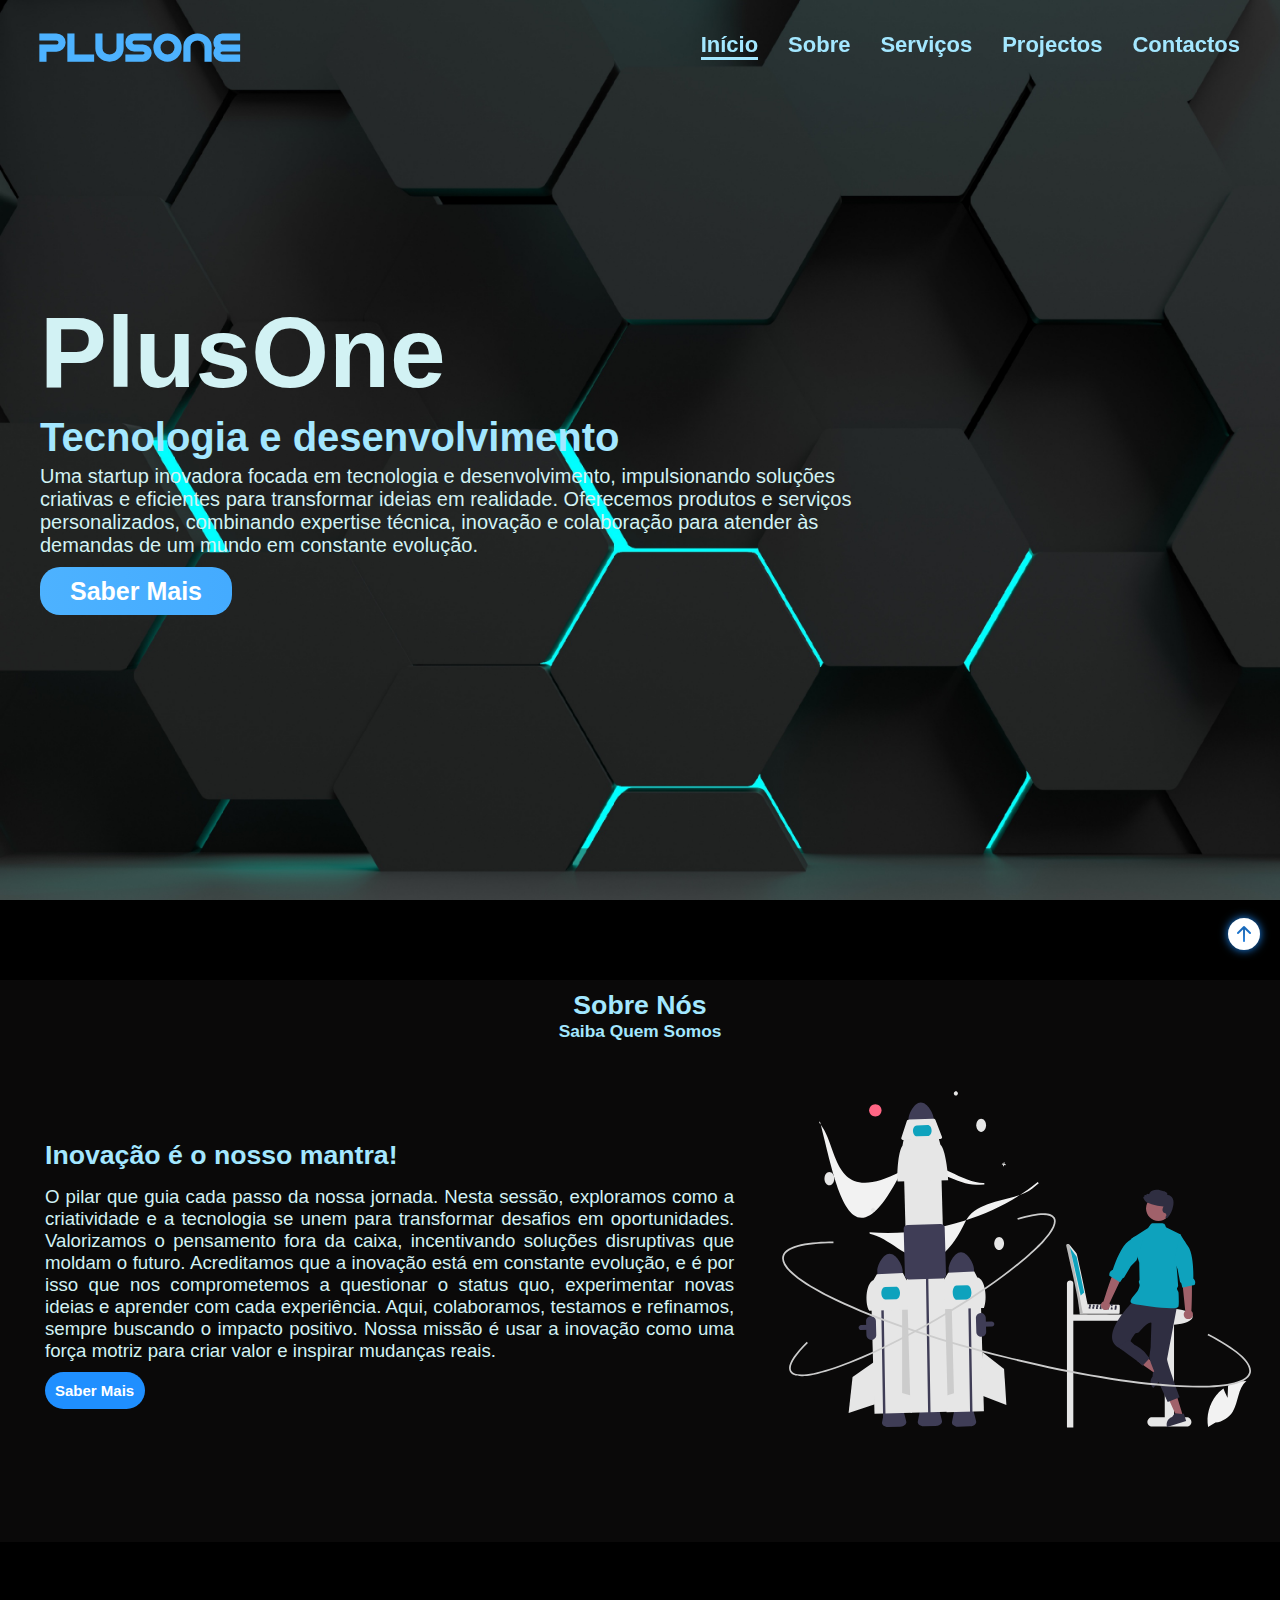
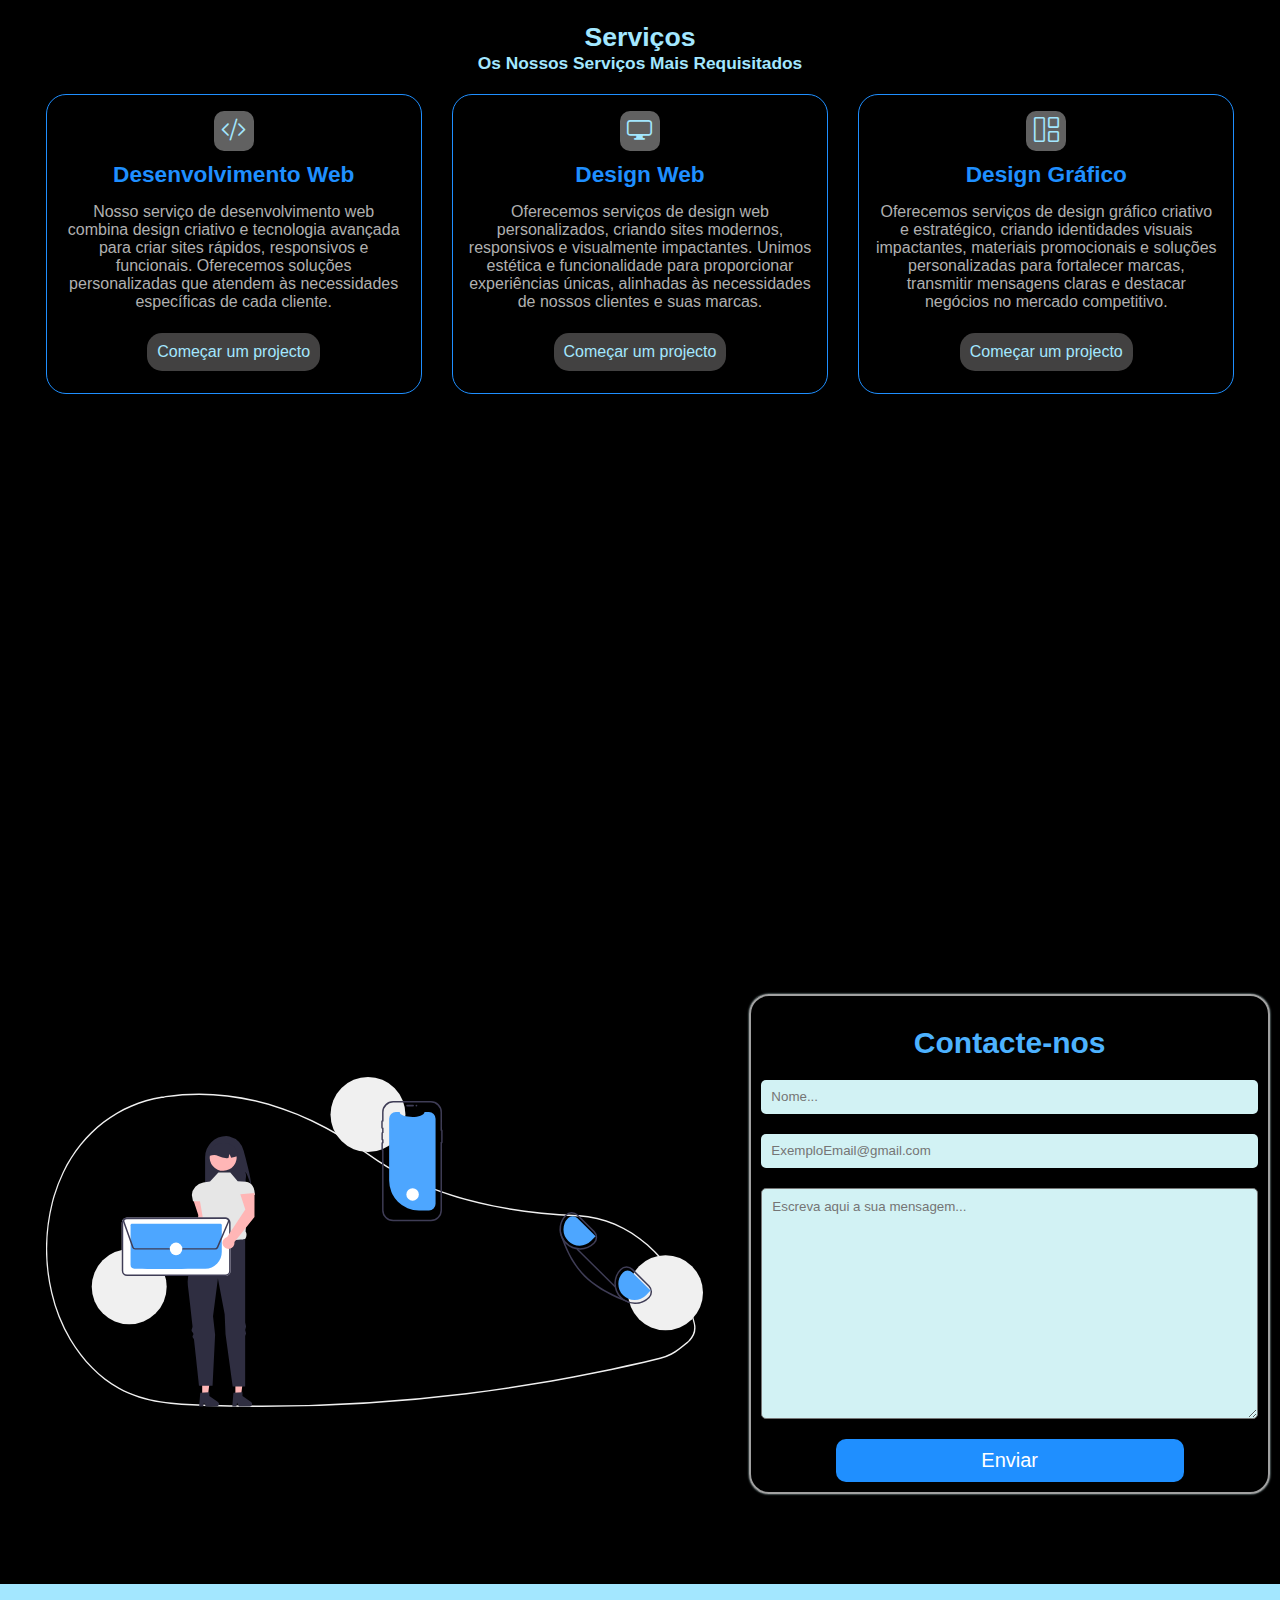
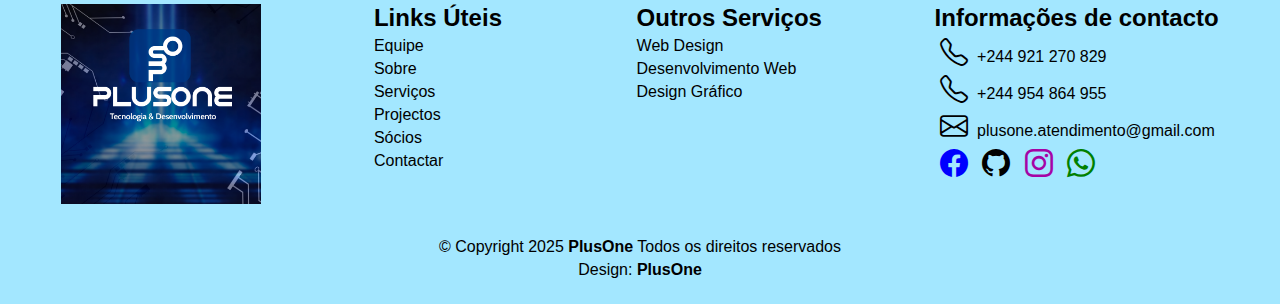
==== index.html @ 09c004a2 "Add files via upload" ====
<!DOCTYPE html>
<html lang="pt-pt">
<head>
    <meta charset="UTF-8">
    <meta name="viewport" content="width=device-width, initial-scale=1.0">
    <title>PlusOne | Início</title>
    <link rel="stylesheet" href="./estilos/index.css">
    <link rel="stylesheet" href="./estilos/footer.css">
    <link rel="stylesheet" href="./estilos/bootstrap-icons.css">
    <link rel="stylesheet" href="./estilos/animacoes.css">
</head>
<body>
    <a href="#top" id="btnSubir"><i class="bi bi-arrow-up-circle-fill"></i></a>
    <header>
        <div class="logo">
             <a href="">PLUSONE</a>
        </div>
        <nav>
            <ul>
                <li><a href="#top" class="ativo">Início</a></li>
                <li><a href="sobrenos.html">Sobre</a></li>
                <li><a href="#servicos">Serviços</a></li>
                <li><a href="#projectos">Projectos</a></li>
                <li><a href="#contacto">Contactos</a></li>
            </ul>
            <button class="hamburguer">
                <span></span>
                <span></span>
                <span></span>
            </button>
        </nav>
    </header>
    <main>
        <section id="top">
            <div class="texto">
                <h1>PlusOne</h1>
                <h2>Tecnologia e desenvolvimento</h2>
                <p>
                    Uma startup inovadora focada em tecnologia e desenvolvimento, impulsionando soluções criativas e eficientes para transformar ideias em realidade. Oferecemos produtos e serviços personalizados, combinando expertise técnica, inovação e colaboração para atender às demandas de um mundo em constante evolução.
                </p>
                <a href="#section">Saber Mais</a>
            </div>
        </section>
        <section id="sobreNos">
            <div class="titulo">
                <h2>Sobre Nós</h2>
                <h3>Saiba Quem Somos</h3>
            </div>
            <div class="content">
               
               <div class="con-card">
                <h4>Inovação é o nosso mantra!</h4>
                <p>
                    O pilar que guia cada passo da nossa jornada. Nesta sessão, exploramos como a criatividade e a tecnologia se unem para transformar desafios em oportunidades. Valorizamos o pensamento fora da caixa, incentivando soluções disruptivas que moldam o futuro. Acreditamos que a inovação está em constante evolução, e é por isso que nos comprometemos a questionar o status quo, experimentar novas ideias e aprender com cada experiência. Aqui, colaboramos, testamos e refinamos, sempre buscando o impacto positivo. Nossa missão é usar a inovação como uma força motriz para criar valor e inspirar mudanças reais.
                </p>                
                <a href="./sobrenos.html">Saber Mais</a>
               </div>
               <div class="imge-ilust">
                <img src="imgs/svg/hero-carousel-3.svg" alt="">
            </div>
            </div>
            
        </section>
        <section id="servicos">
            <div class="titulo">
                <h2>Serviços</h2>
            <h3>Os Nossos Serviços Mais Requisitados</h3>
            </div>
            <div class="container">
                <div class="card">
                    <span><i class="bi-code-slash"></i></span>
                    <h4>Desenvolvimento Web</h4>
                    <p>
                        Nosso serviço de desenvolvimento web combina design criativo e tecnologia avançada para criar sites rápidos, responsivos e funcionais. Oferecemos soluções personalizadas que atendem às necessidades específicas de cada cliente.
                    </p>
                    <a href="#">Começar um projecto</a>
                </div>
                <div class="card">
                    <span><i class="bi-display"></i></span>
                    <h4>Design Web</h4>
                    <p>
                        Oferecemos serviços de design web personalizados, criando sites modernos, responsivos e visualmente impactantes. Unimos estética e funcionalidade para proporcionar experiências únicas, alinhadas às necessidades de nossos clientes e suas marcas.
                    </p>
                    <a href="#">Começar um projecto</a>
                </div>
                <div class="card">
                    <span><i class="bi-grid-1x2"></i></span>
                    <h4>Design Gráfico</h4>
                    <p>
                        Oferecemos serviços de design gráfico criativo e estratégico, criando identidades visuais impactantes, materiais promocionais e soluções personalizadas para fortalecer marcas, transmitir mensagens claras e destacar negócios no mercado competitivo.
                    </p>
                    <a href="#">Começar um projecto</a>
                </div>
            </div>
        </section>
  <section id="projectos" class="container">
    <div class="reveal">
      <img src="./imgs/several/PlusOne_Logo.png" alt="">
      <h2>AECME</h2>
      <span>Lorem ipsum dolor sit amet, consectetur adipisicing elit. Ipsum corporis totam explicabo quas aspernatur distinctio consequuntur, 
        exercitationem modi numquam asperiores odio. Quam do
        lore explicabo eaque. Libero cumque molestiae blanditiis sint!</span>
        <a href="#">Saber Mais</a>
    </div>
    <div class="reveal">
      <img src="./imgs/several/PlusOne_Logo.png" alt="">
      <h2>AgroLink</h2>
      <span>Lorem ipsum dolor sit amet, consectetur adipisicing elit. Ipsum corporis totam explicabo quas aspernatur distinctio consequuntur, 
        exercitationem modi numquam asperiores odio. Quam do
        lore explicabo eaque. Libero cumque molestiae blanditiis sint!</span>
        <a href="#">Saber Mais</a>
    </div>
    <div class="reveal">
      <img src="./imgs/several/PlusOne_Logo.png" alt="">
      <h2>FD-Design</h2>
      <span>Lorem ipsum dolor sit amet, consectetur adipisicing elit. Ipsum corporis totam explicabo quas aspernatur distinctio consequuntur, 
        exercitationem modi numquam asperiores odio. Quam do
        lore explicabo eaque. Libero cumque molestiae blanditiis sint!</span>
        <a href="#">Saber Mais</a>

    </div>
    <div class="reveal">
      <img src="./imgs/several/PlusOne_Logo.png" alt="">
      <h2>Poupa Mais</h2>
      <span>Lorem ipsum dolor sit amet, consectetur adipisicing elit. Ipsum corporis totam explicabo quas aspernatur distinctio consequuntur, 
        exercitationem modi numquam asperiores odio. Quam do
        lore explicabo eaque. Libero cumque molestiae blanditiis sint!</span>
        <a href="#">Saber Mais</a>

 
    </div>
  </section>

    </section>
    <section id="Contacte-nos">
        <div class="imagem">
            <img src="imgs/svg/undraw_contact-us_kcoa (1).svg" alt="">
        </div>
        <form action="">
            <h1>Contacte-nos</h1>
            <input type="text" name="" id="" placeholder="Nome...">
            <input type="email" name="" id="" placeholder="ExemploEmail@gmail.com">
            <textarea name="" id="" placeholder="Escreva aqui a sua mensagem..."></textarea>
            <button type="submit">Enviar</button>
        </form>
    </section>
</main>
<footer>
    <section class="cima">
        <div class="logo">
            <a href="#top"><img src="./imgs/several/PlusOne_Logo.png" alt="Logo da PlusOne" width="200px"></a>
        </div>
        
        <div class="linksUteis">
            <h2>Links Úteis</h2>
            <p><a href="./sobrenos.html#equipe">Equipe</a></p>
            <p><a href="./sobrenos.html#introducao">Sobre</a></p>
            <p><a href="./index.html#servicos">Serviços</a></p>
            <p><a href="./index.html#projectos">Projectos</a></p>
            <p><a href="./sobrenos.html#socios">Sócios</a></p>
            <p><a href="./index.html#Contacte-nos">Contactar</a></p>
        </div>
        <div class="outrosServicox">
            <h2>Outros Serviços</h2>
            <p>Web Design</p>
            <p>Desenvolvimento Web</p>
            <p>Design Gráfico</p>
        </div>
        <div class="infoContactos">
            <h2>Informações de contacto </h2>
            <p><a href="tel:+244 921 270 829"><i class="bi bi-telephone"></i> +244 921 270 829</a></p>
            <p><a href="tel:+244 954 864 955"><i class="bi bi-telephone"></i> +244 954 864 955</a></p>
            <p><a href="mailto:plusone.atendimento@gmail.com"><i class="bi bi-envelope"></i> plusone.atendimento@gmail.com</a></p>
            <p class="social">
                <a target="_blank" href=""><i class="bi bi-facebook"></i></a>
                <a target="_blank" href=""><i class="bi bi-github"></i></a>
                <a target="_blank" href=""><i class="bi bi-instagram"></i></a>
                <a target="_blank" href=""><i class="bi bi-whatsapp"></i></a>
            </p>
        </div>
    </section>
    <section class="baixo">
        <p>&copy; Copyright 2025 <strong>PlusOne</strong> Todos os direitos reservados</p>
        <p>Design: <strong>PlusOne</strong> </p>
    </section>
</footer>
    <script src="./js/header.js"></script>
    <script src="./js/review.js"></script>
</body>
</html>
---- estilos/index.css ----
*{
    margin: 0px;
    padding: 0px;
    font-family: Arial, Helvetica, sans-serif;
    box-sizing: border-box;
    scroll-behavior: smooth;
    text-decoration: none;
    list-style: none;
    outline: none;
}

@font-face {
    font-family: idroid;
    src: url("../fonts/idroid.otf") format("opentype");
}
:root {
    --color-1: #b0b0b0;
    --color-2: #a1a1a1;
    --color-3: #8c8c8c;
    --color-4: #7a7a7a;
    --color-5: #616161;
    --color-6: #1f8fff;
    --color-7: #4db2ff;
    --color-8: #85d6ff;
    --color-9: #a3e7ff;
   --color-10: #d2f2f4;
     
  }
body{
    background-color: #000;
}
a#btnSubir {
    height: 20px;
    width: 20px;
    display: flex;
    justify-content: center;
    align-items: center;
    font-size: 32px;
    position: fixed;
    bottom:-5%;
    right: 2%;
    color: #fff;
    transition: .5s;
    z-index: 100;
    text-shadow: 0 0 10px var(--color-6);
    animation: saltar 1s linear infinite forwards;
}


a#btnSubir.subir {
    bottom:5%;
}
header{
    width: 100%;
    height: 90px;
    position: fixed;
    top: 0;
    left: 0;
    z-index: 10;
    padding: 40px 40px;
    display: flex;
    justify-content: space-between;
    align-items: center;
    transition: .5s;
}
header div.logo a{
   color: var(--color-7);
   font-size: 30pt;
   font-weight: 700;
   font-family: idroid;
}
header nav ul{
   display: flex;
   align-items: center;
   gap: 30px;
}
header nav ul li a{
   font-size: 22px;
   color: var(--color-9);
   font-weight: 700;
   border-bottom: 4px solid transparent;
   transition: all .2s ease-in-out;
}
header nav ul li a.ativo,
header nav ul li a:hover{
   border-bottom: solid var(--color-9);
}
header nav button.hamburguer{
   display: none;
   height: 35px;
   width: 35px;
   background-color: transparent;
   border: none;
}
header nav button.hamburguer span{
   display: block;
   height: 12%;
   width: 100%;
   background-color: var(--color-7);
   margin: 5px 0;
   transform-origin: center;
   transition: .3s ease-in-out;
   border-radius: 1px;
}
header nav button.hamburguer.ativo span:nth-of-type(2){
    opacity: 0;
}
header nav button.hamburguer.ativo span:nth-child(1){
   transform: translateY(8px) rotate(45deg);
}
header nav button.hamburguer.ativo span:nth-child(3){
    transform: translateY(-9px) rotate(-46deg);
 }
 header.rolagem{
    background-color: var(--color-5);
    height: 70px;
 }
@media (max-width: 850px) {
    header{
        padding: 20px 20px;
        background-color: var(--color-5);
     }
    header div.logo a{
        font-size: 30px;
     }
    header nav ul{
        display: block;
        position: absolute;
        width: 100%;
        top: 70px;
        left: -930px;
        padding-top: 10px;
        transition: .3s ease-in-out;
        background-color: var(--color-5);
        padding-left: 15px;

     }
     header nav ul.ativo{
        display: block;
        position: absolute;
        top: 70px;
        left: 0;
        padding-top: 10px;
     }
    header nav ul li{
        margin: 5px 0;
     }
    header nav ul li a{
       font-size: 18px;
       border-bottom: solid 1px transparent;
     }
  
     header nav button.hamburguer{
        display: block;
     }
}
main{
    width: 100%;
    display: flex;
    flex-direction: column;
    background-color: black;
}
main section{
    margin-bottom: 80px;
}
main section#top{
    width: 100%;
    height: 100vh;
    display: flex;
    justify-content: start;
    align-items: center;
    background-image: url("../imgs/several/img7.jpg");
    background-size: cover;
}
main section#top div.texto {
    width: 70%;
    padding: 10px 10px 10px 40px;
    text-align: left;
    animation: animaTexto 1s ease-in-out forwards;
}
main section#top div.texto h1 {
    font-size: 100px;
    color: var(--color-10);
    animation: animaTexto 1s ease-in-out forwards;
}
main section#top div.texto h2 {
    font-size: 40px;
    color: var(--color-9);
    margin: 5px 0;
}

main section#top div.texto p {
    font-size: 20px;
    color: var(--color-10);
    margin-bottom: 20px;
}
main section#top div.texto a{
    color: #fff;
    font-size: 25px;
    border-radius: 20px;
    padding: 10px 30px;
    font-weight: 700;
    
    background-image: linear-gradient(to left, var(--color-6), var(--color-7));
    background-size: 500% 100%;
    animation: degrade-animado 1s infinite alternate;
    
     /*Para aplicar o degrade no texto*/
    /*-webkit-background-clip: text;
    -webkit-text-fill-color: transparent;*/
}

main section#top div.texto a:hover {
	background-color: var(--color-9);
}

@media (max-width: 700px ){
	main section#top {
		background-size: cover;
		background-position: 0 0;
	}
	main section#top div.texto {
    width: 95%;
    padding: 10px 5px 5px 20px;
    text-align: left;
    animation: none ;
}
main section#top div.texto h1 {
    font-size: 55px;
}
main section#top div.texto h2 {
    font-size: 20px;
    margin: 5px 0;
    animation: animaTexto 1s ease-in-out forwards;
}

main section#top div.texto p {
    font-size: 15px;
    margin-bottom: 15px;
    animation: animaTexto 1s ease-in-out forwards;
}
main section#top div.texto a {
    font-size: 18px;
    border-radius: 10px;
    padding: 8px 20px;
    font-weight: 400;
    
}
}

main section#sobreNos{
    display: flex;
    flex-direction: column;
    width: 100%;
    /* height: 480px; */
    padding: 10px;
    color: white;
    background-color: #1413137e;
}
main section#sobreNos div.titulo{
    display: flex;
    flex-direction: column;
}
main section#sobreNos div.titulo h2{
    text-align: center;
    font-size: 20pt;
    color: var(--color-9);
    font-family: comfortaa, sans-serif;
}
main section#sobreNos div.titulo h3{
    text-align: center;
    color: var(--color-9);
    font-size: 13pt;
    padding-bottom: 10px;
    font-family: comfortaa, sans-serif;
}
main section#sobreNos div.content{
   display: flex;
   align-items: center;
   flex-wrap: wrap;
   width: 100%;
   /* height: 90%; */
   border-radius: 15px;
   gap: 20px;
   margin: 10px;
   margin-bottom: 50px;
   padding: 10px;
}
main section#sobreNos div.content div.con-card{
   display: flex;
   flex-direction: column;
   justify-content: center;
   height: 100%;
   width: 58%;
   padding: 15px;
   gap: 10px;
   border-radius: 15px;
}
main section#sobreNos div.content div.con-card h4{
   text-align: left;
   font-size: 20pt;
    color: var(--color-9);
    margin: 5px 0;
}

main section#sobreNos div.content div.con-card p{
   color: var(--color-10);;
   font-size: 14pt;
   font-weight: 500;
   text-align: justify;
}

main section#sobreNos div.content div.con-card a{
    color: #fff;
    font-size: 15px;
    border-radius: 20px;
    padding: 10px;
    font-weight: 600;
    width: 100px;
    background-color: var(--color-6);    
}
main section#sobreNos div.content div.con-card a:hover{
    color: var(--color-6);
    background-color: rgb(248, 248, 248);
}

.imge-ilust{
    display: flex;
    max-width: 500px;
    width: 40%;
    height: 400px;
}
.imge-ilust img{
    width: 100%;
    height: 100%;
    animation: up-down 2.5s ease-in-out alternate infinite;
    transition: all .4s ease-in-out;
    transform: translateY(-12px);
}

@media (max-width: 780px){
    main section#sobreNos div.content div.con-card{
        width: 100%;
     }
     .imge-ilust{
        width: 100%;
    }
}

@keyframes up-down{

    to{
        transform: translateY(12px);
    }
}

/* ------------- Secçao Serviços ----------------- */
main section#servicos{
    display: flex;
    flex-direction: column;
    width: 100%;
    justify-content: center;
    align-items: center;
}
main section#servicos div.titulo{
    display: flex;
    flex-direction: column;
}
main section#servicos div.titulo h2{
    text-align: center;
    font-size: 20pt;
    color: var(--color-9);
    font-family: comfortaa, sans-serif;
}
main section#servicos div.titulo h3{
    text-align: center;
    color: var(--color-9);
    font-size: 13pt;
    padding-bottom: 10px;
    font-family: comfortaa, sans-serif;
}

main section#servicos div.container{
    display: flex;
    width: 98%;
    height: 100%;
    justify-content: center;
    align-items: center;
    gap: 10px;
    flex-wrap: wrap;
}

main section#servicos div.container div.card{
    display: flex;
    width: 30%;
    min-height: 300px;
    min-width: 300px;
    padding: 10px;
    margin: 10px;
    flex-direction: column;
    justify-content: center;
    align-items: center;
    border-radius: 20px;
    border: 1.8px solid var(--color-6);
    gap: 10px;
    font-family: comfortaa, sans-serif;
}

main section#servicos div.container div.card span{
    display: flex;
    justify-content: center;
    align-items: center;
    width: 40px;
    height: 40px;
    border-radius: 10px;
    background-color: var(--color-5);
}
main section#servicos div.container div.card span i{
    font-size: 25px;
    font-weight: 700;
    color: var(--color-9);
}
main section#servicos div.container div.card h4{
    font-size: 17pt;
    font-weight: 700;
    font-family: comfortaa,sans-serif;
    color: var(--color-6);
    text-align: center;
}
main section#servicos div.container div.card p{
    font-size: 12pt;
    text-align: center;
    color: var(--color-1);
    margin: 5px;
}
main section#servicos div.container div.card a{
    font-size: 12pt;
    text-align: start;
    color: var(--color-9);
    background-color: #424141;
    padding: 10px;
    border-radius: 15px;
    margin: 7px;
}

main section#servicos div.container div.card:hover {
  background-color: rgb(250, 250, 250);
  transition: 0.5s ease-in-out;
  border: none;
}
main section#servicos div.container div.card:hover p{
  color: #000;
}
main section#servicos div.container div.card a:hover{
  color:  #424141;
  transition: .3s ease-in-out;
  background: var(--color-9);
}

    /* ------------- Secçao Serviços Fim ----------------- */

   main section.container {
        display: flex;
        width: 100%;
        justify-content: center;
        align-items: center;
        gap: 20px;
        flex-wrap: wrap;
        padding: 10px;
      }
      
      main section.container div.reveal{
        width: 300px;
        height: 400px;
        padding: 20px;
        border-radius: 8px;
        opacity: 0; 
        transform: scale(.9); 
        transition: opacity 0.6s ease, transform 0.6s ease;
        background-color: #fff;
        box-shadow: 0 0 13px var(--color-8); 
        border-radius: 20px;
        display: flex;
        flex-direction: column;
        align-items: center;
        padding-top: 10px;
        gap: 10px;
      }
       main section.container div.reveal img{
        width: 42%;
        height: 30%;
        border-radius: 50%;
      }
       main section.container div.reveal a{
        background-color: var(--color-7);
        padding: 10px 20px;
        color: #fff;
        font-size: 20px;
        border-radius: 20px;
        transition: all 0.3s ease-in-out;
      }
       main section.container div.reveal a:hover{
        transform: scale(.9);
        background-color: var(--color-8);
      }
      
      main section.container div.visible {
        opacity: 1; 
        transform: translateY(0);
      }
      
    


    /* fim da section projectos  */

    main section#Projectos aside.cards div a:hover{
        transform: scale(.9);
        background-color: var(--color-8);
    }
    main section#Contacte-nos{
        width: 100%;
        display: flex;
        gap: 10px;
        padding: 10px;
        justify-content: center;
        align-items: center;
    }
    main section#Contacte-nos div.imagem{
        height: 100%;
        width: 100%;
        text-align: center;
    }
    main section#Contacte-nos div.imagem img{
        width: 90%;
    }
    main section#Contacte-nos form{
        height: 500px;
        width: 70%;
        /* background-color: var(--color-7); */
        display: flex;
        flex-direction: column;
        gap: 20px;
        padding: 10px;
        text-decoration: none;
        border-radius: 20px;
        border: 2px solid var(--color-2);
        align-items: center;
        box-shadow: 0 0 2px var(--color-10);
    }
    main section#Contacte-nos form input{
        width: 100%;
        height: 35px;
        border-radius: 5px;
        padding-left: 10px;
        border: none;
        background-color: var(--color-10);
    }
    main section#Contacte-nos form textarea{
        width: 100%;
        height: 50%;
        padding: 10px;
        background-color: var(--color-10);
        border-radius: 5px;

    }
    main section#Contacte-nos form button{
        width: 70%;
        height: 45px;
        border-radius: 10px;
        color: white;
        font-size: 20px;
        border: none;
        background-color: var(--color-6);
        cursor: pointer;
        transition: all 0.3s ease-in-out;
    }
    main section#Contacte-nos form button:hover{
        transform: scale(.9);
        background-color: var(--color-7);
    }
    main section#Contacte-nos form h1{
        color: var(--color-7);
        font-weight: 700;
        padding-top: 20px;
        font-size: 30px;
    }
    @media (max-width: 768px){
        main section#Projectos aside.cards div{
            width: 40%;
            margin-bottom: 5px;
            margin-top: 10px
        }
        main section#Contacte-nos{
            flex-direction: column;
        }
        main section#Contacte-nos div.imagem{
            width: 80%;
        }
        main section#Contacte-nos form{
            width: 80%;
        }
        main section#Contacte-nos form input, textarea{
            height: 50px;
        }
    }
    @media (max-width: 912px){
        main section#Projectos aside.cards div{
            width: 85%;
            margin-bottom: 5px;
            margin-top: 10px
        }
        main section#Projectos aside.cards div img{
            height: 150px;
        }
        main section#Contacte-nos{
            flex-direction: column;
        }
        main section#Contacte-nos div.imagem{
            width: 95%;
            margin-top: 50px;
        }
        main section#Contacte-nos form{
            width: 85%;
            border-radius: 15px;
            margin-top: 50px;
            margin-bottom: 20px;
        }
        main section#Contacte-nos form h1{
            color: var(--color-7);
            font-weight: 700;
            padding-top: 20px;
            font-size: 30px;
        }
        main section#Contacte-nos form input{
            height: 60px;
        }
        main section#Contacte-nos form button{
            height: 70px;
        }
    }
---- estilos/footer.css ----
footer {
    background-color: var(--color-9);
    padding: 20px;
}
footer section.cima{
    display: flex;
    justify-content: space-around;
    flex-wrap: wrap;
    gap: 30px;
    margin-bottom: 30px;
}

footer section.cima div.linksUteis {
    width:150px;
}

footer p {
    margin: 5px 0;
}
footer a {
    color: #000;
}
footer a i{
    font-size: 28px;
    padding: 5px;
}

footer a i.bi-facebook{
    color: blue;
}
    
footer a i.bi-instagram{
    color: rgb(165, 4, 165);
}
    
footer a i.bi-youtube{
    color: red;
}
footer a i.bi-whatsapp{
    color: green;
}
footer section.baixo p {
    text-align: center;
}
footer a:hover {
    transform: scale(1.5);
}
@media(max-width: 900px) {
    footer .logo img{
        width: 100px;
    }
}
@media(max-width: 500px){
    footer section.cima {
        flex-direction: column;
        align-items: center;
    }
}
---- estilos/animacoes.css ----
@keyframes animaTexto {
    0% {
        transform: translateY(40px);
        opacity: 0;
    }
    100% {
        transform: translateY(0);
        opacity: 1;
    }
}

@keyframes degrade-animado {
    0% {
        background-position-x: 0%;
    }
    
    100% {
        background-position-x: 100%;
    }
}

@keyframes saltar {
    0% {
        transform: scale(0.8);
    }
    
    100% {
        transform: scale(1);
    }
}
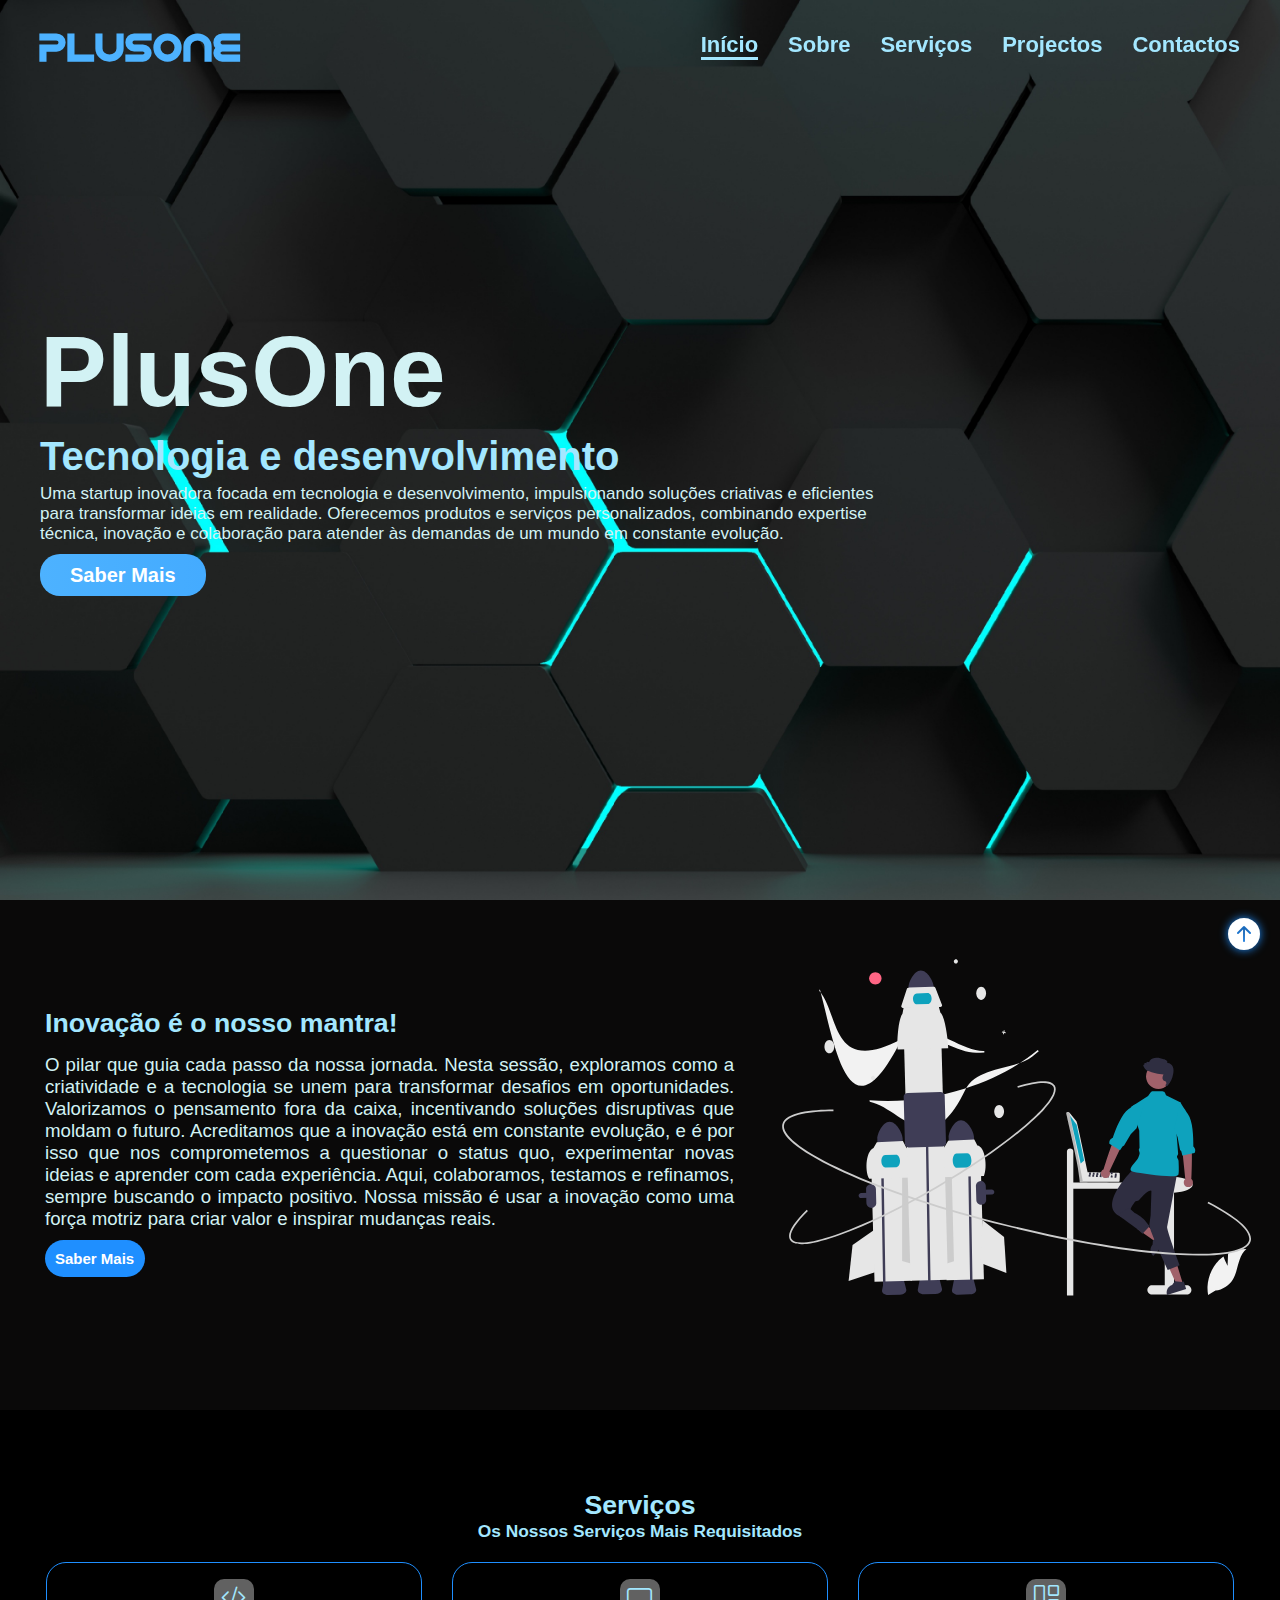
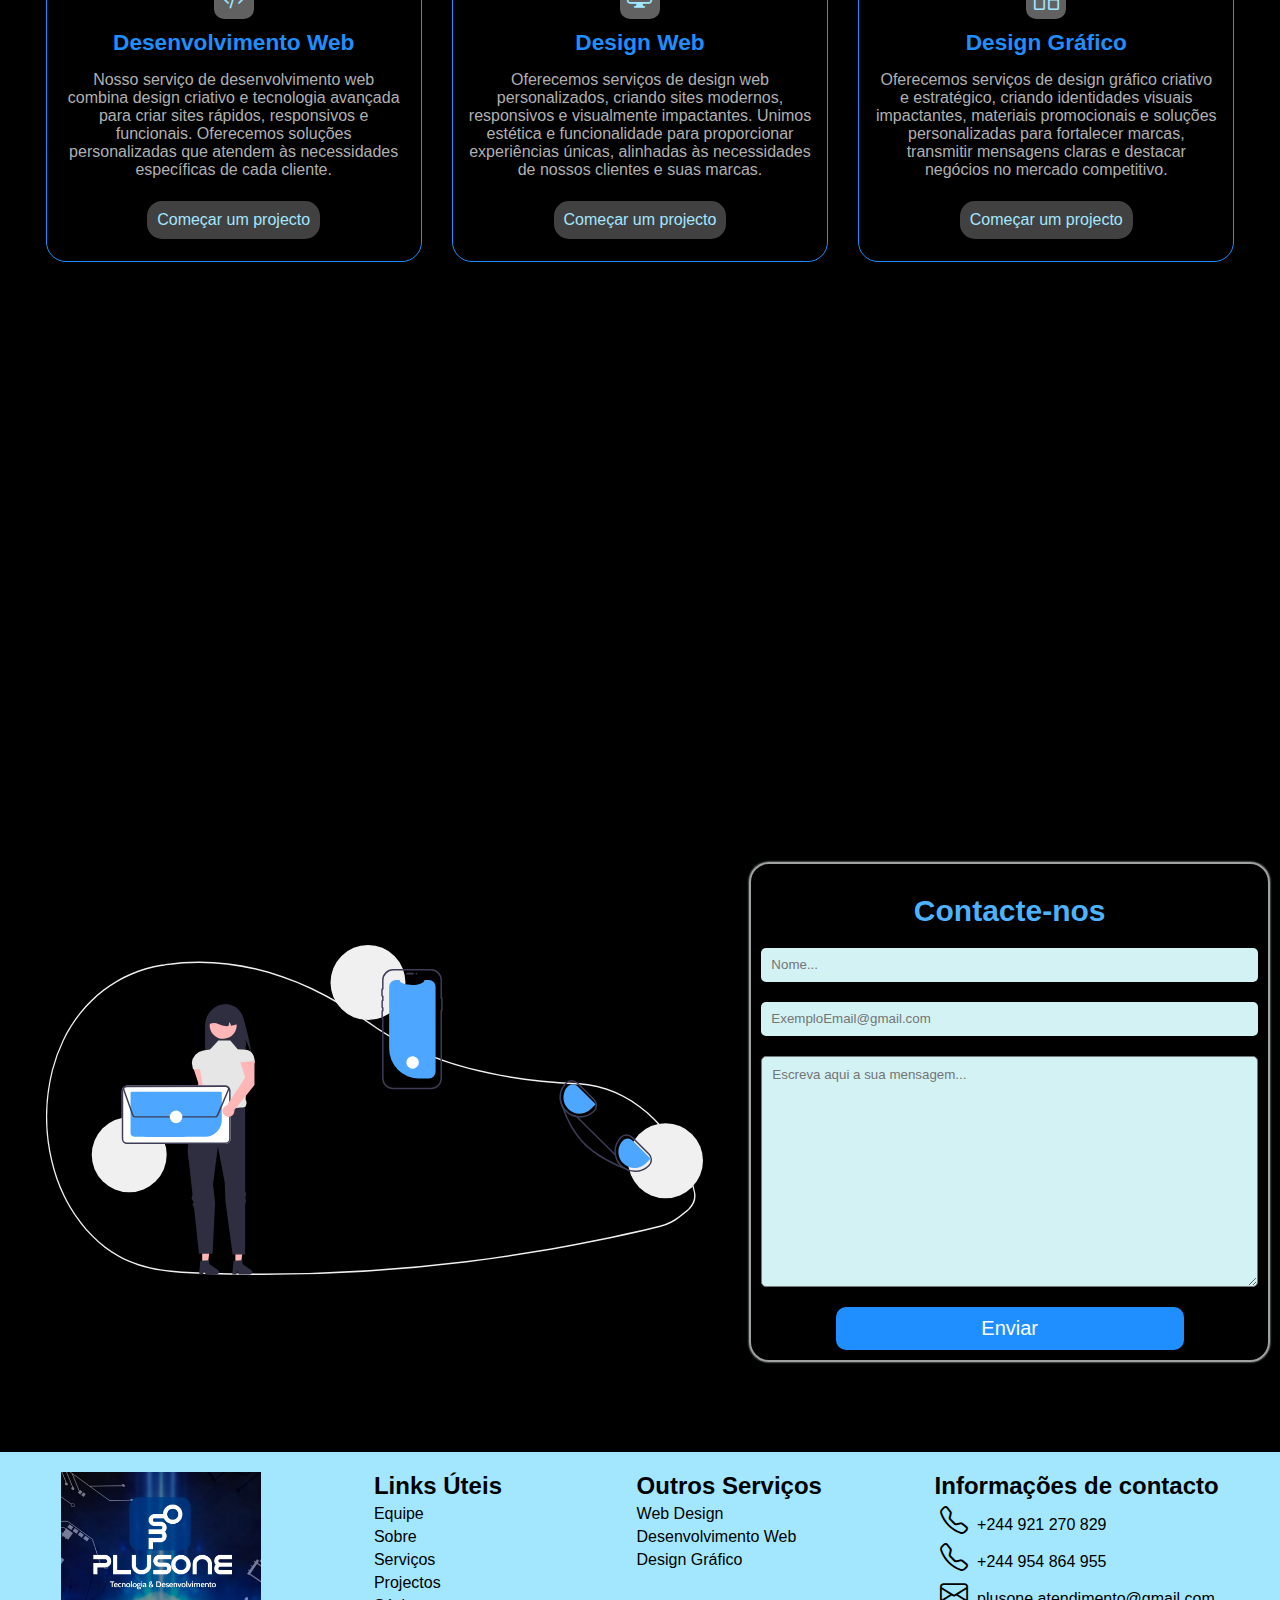
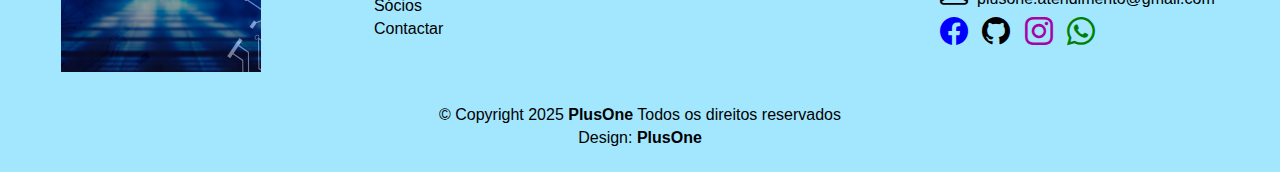
==== commit 2e611d80: "Actualizei tudo" ====
--- a/index.html
+++ b/index.html
@@ -21,7 +21,7 @@
                 <li><a href="sobrenos.html">Sobre</a></li>
                 <li><a href="#servicos">Serviços</a></li>
                 <li><a href="#projectos">Projectos</a></li>
-                <li><a href="#contacto">Contactos</a></li>
+                <li><a href="#Contacte-nos">Contactos</a></li>
             </ul>
             <button class="hamburguer">
                 <span></span>
@@ -42,10 +42,6 @@
             </div>
         </section>
         <section id="sobreNos">
-            <div class="titulo">
-                <h2>Sobre Nós</h2>
-                <h3>Saiba Quem Somos</h3>
-            </div>
             <div class="content">
                
                <div class="con-card">
@@ -73,7 +69,7 @@
                     <p>
                         Nosso serviço de desenvolvimento web combina design criativo e tecnologia avançada para criar sites rápidos, responsivos e funcionais. Oferecemos soluções personalizadas que atendem às necessidades específicas de cada cliente.
                     </p>
-                    <a href="#">Começar um projecto</a>
+                    <a href="#Contacte-nos">Começar um projecto</a>
                 </div>
                 <div class="card">
                     <span><i class="bi-display"></i></span>
@@ -81,7 +77,7 @@
                     <p>
                         Oferecemos serviços de design web personalizados, criando sites modernos, responsivos e visualmente impactantes. Unimos estética e funcionalidade para proporcionar experiências únicas, alinhadas às necessidades de nossos clientes e suas marcas.
                     </p>
-                    <a href="#">Começar um projecto</a>
+                    <a href="#Contacte-nos">Começar um projecto</a>
                 </div>
                 <div class="card">
                     <span><i class="bi-grid-1x2"></i></span>
@@ -89,7 +85,7 @@
                     <p>
                         Oferecemos serviços de design gráfico criativo e estratégico, criando identidades visuais impactantes, materiais promocionais e soluções personalizadas para fortalecer marcas, transmitir mensagens claras e destacar negócios no mercado competitivo.
                     </p>
-                    <a href="#">Começar um projecto</a>
+                    <a href="#Contacte-nos">Começar um projecto</a>
                 </div>
             </div>
         </section>
@@ -97,34 +93,33 @@
     <div class="reveal">
       <img src="./imgs/several/PlusOne_Logo.png" alt="">
       <h2>AECME</h2>
-      <span>Lorem ipsum dolor sit amet, consectetur adipisicing elit. Ipsum corporis totam explicabo quas aspernatur distinctio consequuntur, 
-        exercitationem modi numquam asperiores odio. Quam do
-        lore explicabo eaque. Libero cumque molestiae blanditiis sint!</span>
-        <a href="#">Saber Mais</a>
+      <span>
+           Uma plataforma digital focada na disponibilização de cursos em video, a AECME pretende mudar a forma de como as pessoas veêm o seu apredizado e na maneira como desenvolvem suas habilidades. Com a disponibilização de cursos feitos por professores nacionais</span>
+      <a href="#">Saber Mais</a>
     </div>
     <div class="reveal">
       <img src="./imgs/several/PlusOne_Logo.png" alt="">
       <h2>AgroLink</h2>
-      <span>Lorem ipsum dolor sit amet, consectetur adipisicing elit. Ipsum corporis totam explicabo quas aspernatur distinctio consequuntur, 
-        exercitationem modi numquam asperiores odio. Quam do
-        lore explicabo eaque. Libero cumque molestiae blanditiis sint!</span>
+      <span>
+            A AgroLink é um sistema que tem o objectivo de auxiliar na gestão fazendeira em um nível totalmente online. A AgroLink também e uma plataforma que permite ao fazendeiro publicitar os seus produtos, as suas actividades e atribuir tarefas aos seus funcionário.
+     </span>
         <a href="#">Saber Mais</a>
     </div>
     <div class="reveal">
-      <img src="./imgs/several/PlusOne_Logo.png" alt="">
+      <img src="./imgs/fdimages/IMG-20240812-WA0007.jpg" alt="">
       <h2>FD-Design</h2>
-      <span>Lorem ipsum dolor sit amet, consectetur adipisicing elit. Ipsum corporis totam explicabo quas aspernatur distinctio consequuntur, 
-        exercitationem modi numquam asperiores odio. Quam do
-        lore explicabo eaque. Libero cumque molestiae blanditiis sint!</span>
+      <span>
+          A FD-Design é uma empresa com foco em Design Gráfico e Publicidade, com o lema <i>"Você pensa, nós criamos".</i> <br> Oferecendo serviços como criação de flyers, logotipos, cartões de visita, curriculum Vitae personalizados.
+      </span>
         <a href="#">Saber Mais</a>
 
     </div>
     <div class="reveal">
       <img src="./imgs/several/PlusOne_Logo.png" alt="">
-      <h2>Poupa Mais</h2>
-      <span>Lorem ipsum dolor sit amet, consectetur adipisicing elit. Ipsum corporis totam explicabo quas aspernatur distinctio consequuntur, 
-        exercitationem modi numquam asperiores odio. Quam do
-        lore explicabo eaque. Libero cumque molestiae blanditiis sint!</span>
+      <h2>PoupaMais</h2>
+      <span>
+          Um software orientado na gestão financeira personalizada. A PoupaMais oferece a oportunidade ao seus usuários de poder fazer a gestão de suas despesas, orçamentos, investimentos e até mesmo uma gestão controlada das suas poupanças.
+      </span>
         <a href="#">Saber Mais</a>
 
  
--- a/estilos/index.css
+++ b/estilos/index.css
@@ -24,7 +24,7 @@
     --color-8: #85d6ff;
     --color-9: #a3e7ff;
    --color-10: #d2f2f4;
-     
+   --color-11: #f1f1f1;   
   }
 body{
     background-color: #000;
@@ -171,6 +171,7 @@
     align-items: center;
     background-image: url("../imgs/several/img7.jpg");
     background-size: cover;
+    margin: 0;
 }
 main section#top div.texto {
     width: 70%;
@@ -190,13 +191,13 @@
 }
 
 main section#top div.texto p {
-    font-size: 20px;
+    font-size: 17px;
     color: var(--color-10);
     margin-bottom: 20px;
 }
 main section#top div.texto a{
     color: #fff;
-    font-size: 25px;
+    font-size: 20px;
     border-radius: 20px;
     padding: 10px 30px;
     font-weight: 700;
@@ -204,10 +205,6 @@
     background-image: linear-gradient(to left, var(--color-6), var(--color-7));
     background-size: 500% 100%;
     animation: degrade-animado 1s infinite alternate;
-    
-     /*Para aplicar o degrade no texto*/
-    /*-webkit-background-clip: text;
-    -webkit-text-fill-color: transparent;*/
 }
 
 main section#top div.texto a:hover {
@@ -256,6 +253,7 @@
     padding: 10px;
     color: white;
     background-color: #1413137e;
+    padding-top: 20px;
 }
 main section#sobreNos div.titulo{
     display: flex;
@@ -446,7 +444,7 @@
 main section#servicos div.container div.card:hover {
   background-color: rgb(250, 250, 250);
   transition: 0.5s ease-in-out;
-  border: none;
+  border-color: transparent;
 }
 main section#servicos div.container div.card:hover p{
   color: #000;
@@ -477,8 +475,8 @@
         opacity: 0; 
         transform: scale(.9); 
         transition: opacity 0.6s ease, transform 0.6s ease;
-        background-color: #fff;
-        box-shadow: 0 0 13px var(--color-8); 
+        background-color: var(--color-11);
+        box-shadow: 0 0 6px #ccc; 
         border-radius: 20px;
         display: flex;
         flex-direction: column;
